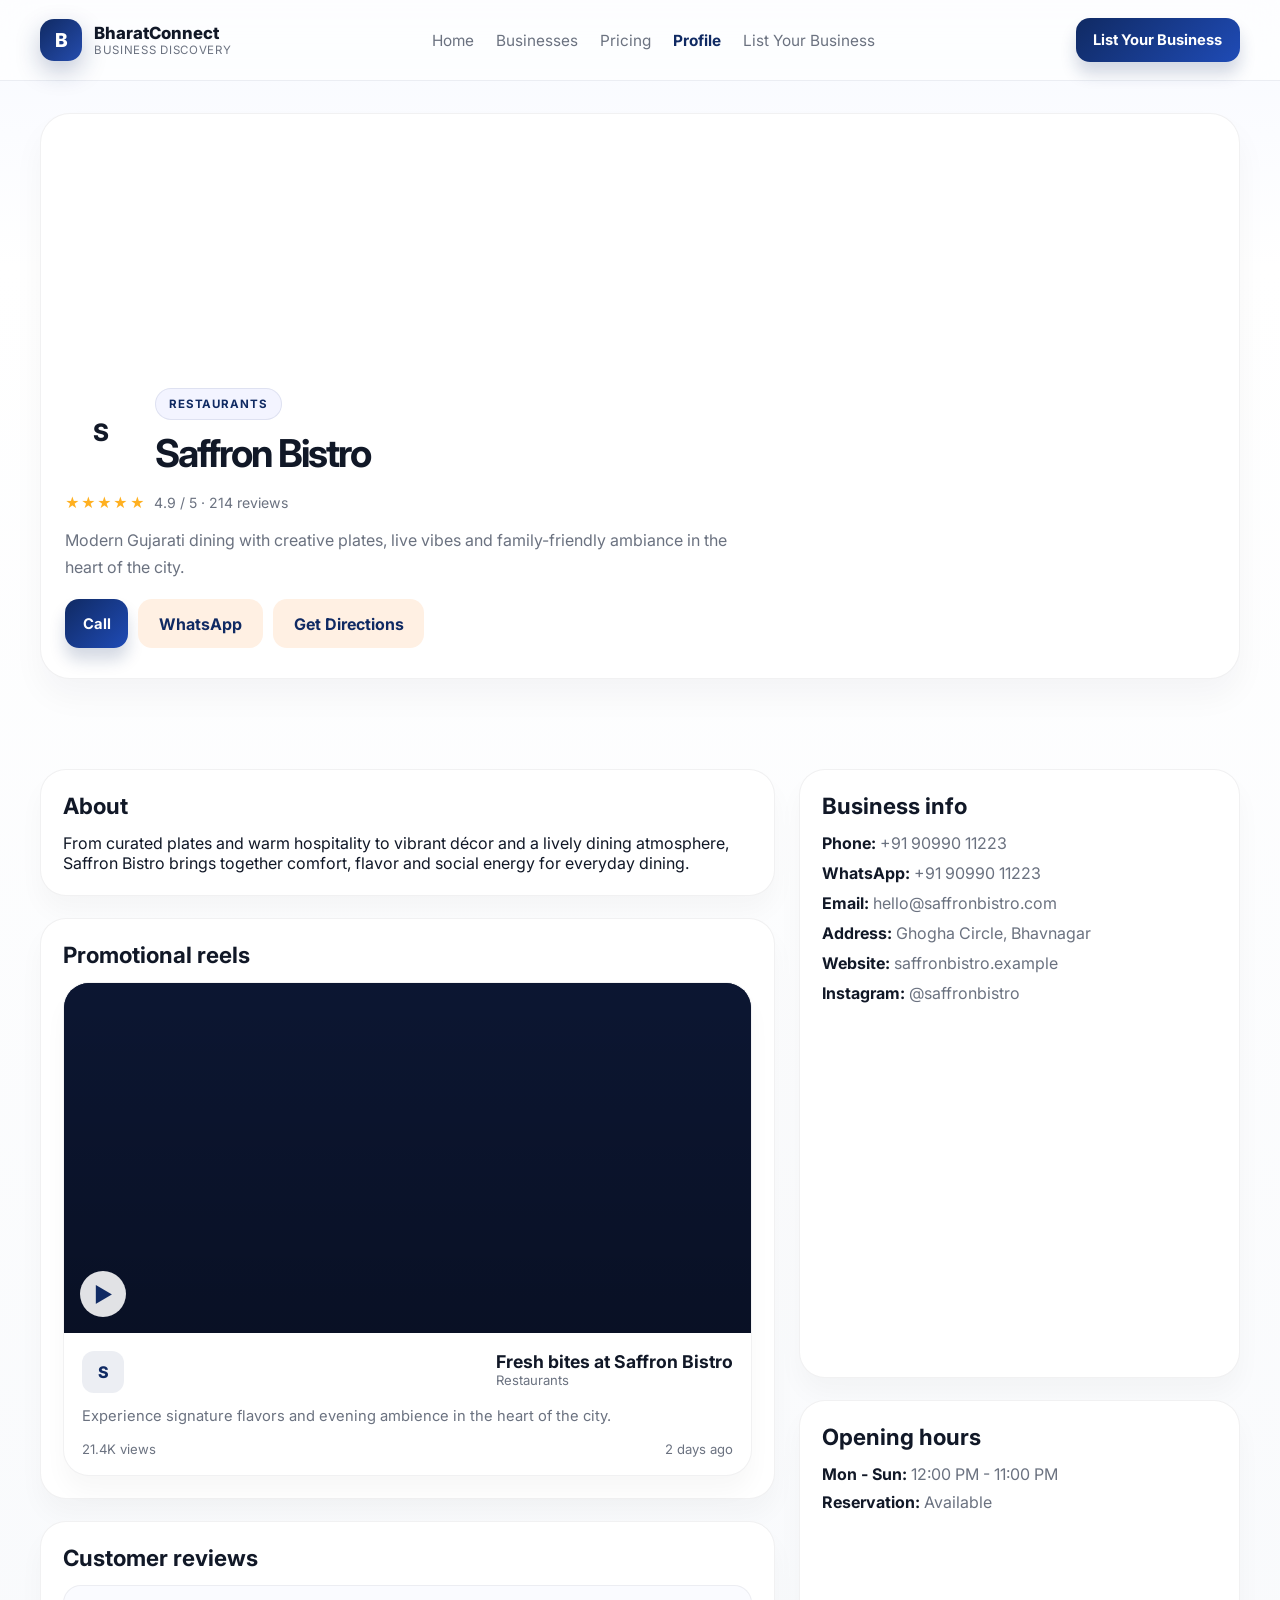
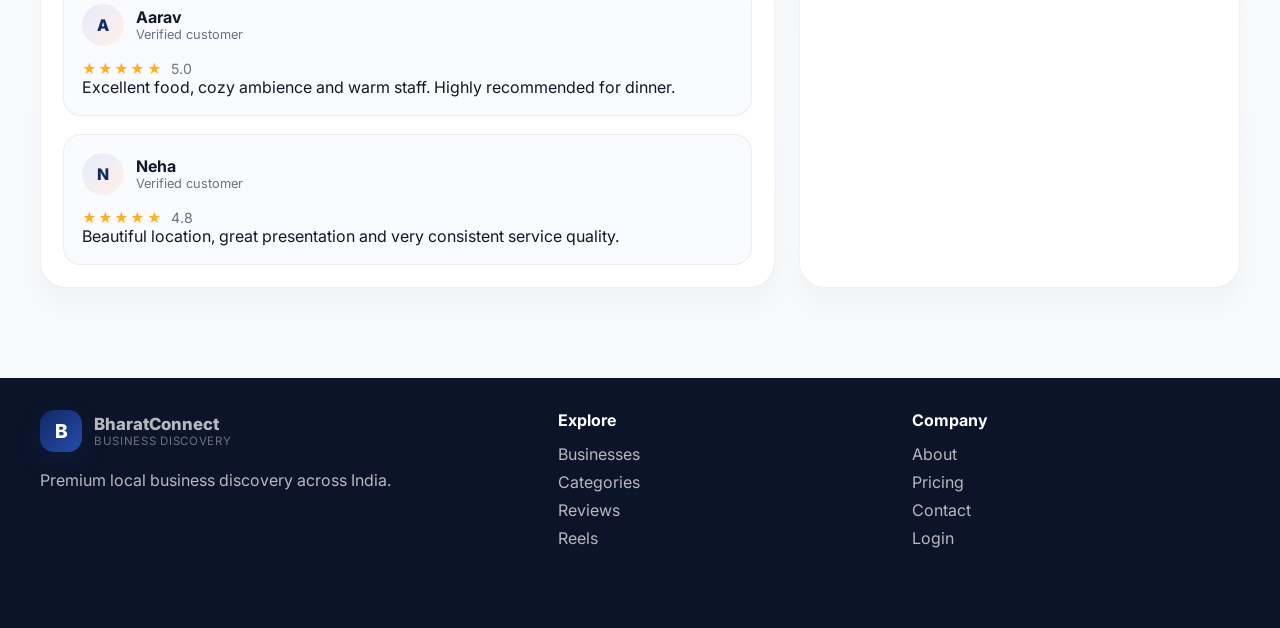
==== business-profile.html @ e540536a "all code added" ====
<!DOCTYPE html>
<html lang="en">
  <head>
    <meta charset="UTF-8" />
    <meta name="viewport" content="width=device-width, initial-scale=1.0" />
    <title>Saffron Bistro | BharatConnect</title>
    <meta name="description" content="View business profile, reviews, reels and contact details for Saffron Bistro." />
    <link rel="preconnect" href="https://fonts.googleapis.com" />
    <link rel="preconnect" href="https://fonts.gstatic.com" crossorigin />
    <link href="https://fonts.googleapis.com/css2?family=Inter:wght@400;500;600;700;800;900&display=swap" rel="stylesheet" />
    <link rel="stylesheet" href="styles.css" />
  </head>
  <body>
    <header class="site-header">
      <div class="container nav-shell">
        <div class="brand-wrap">
          <div class="brand-mark">B</div>
          <div class="brand-text">
            <span class="brand-name">BharatConnect</span>
            <span class="brand-tag">Business discovery</span>
          </div>
        </div>
        <nav class="desktop-nav" aria-label="Main navigation">
          <a href="index.html">Home</a>
          <a href="businesses.html">Businesses</a>
          <a href="pricing.html">Pricing</a>
          <a href="business-profile.html" class="active">Profile</a>
          <a href="list-your-business.html">List Your Business</a>
        </nav>
        <div class="nav-actions">
          <button class="primary-btn small">List Your Business</button>
        </div>
      </div>
    </header>

    <main>
      <section class="business-profile-hero">
        <div class="container profile-hero-shell">
          <div class="profile-cover" style="background-image:url('https://images.unsplash.com/photo-1544025162-d76694265947?auto=format&fit=crop&w=1200&q=80');"></div>
          <div class="profile-summary">
            <div class="profile-badge-row">
              <div class="logo-badge large">S</div>
              <div>
                <span class="eyebrow">Restaurants</span>
                <h1>Saffron Bistro</h1>
              </div>
            </div>
            <div class="rating-line">
              <span class="star-fill">★★★★★</span>
              <span>4.9 / 5 · 214 reviews</span>
            </div>
            <p>Modern Gujarati dining with creative plates, live vibes and family-friendly ambiance in the heart of the city.</p>
            <div class="inline-actions">
              <button class="primary-btn small">Call</button>
              <button class="secondary-btn">WhatsApp</button>
              <button class="secondary-btn">Get Directions</button>
            </div>
          </div>
        </div>
      </section>

      <section class="section-spacing">
        <div class="container profile-grid">
          <div class="profile-main">
            <div class="profile-card">
              <h3>About</h3>
              <p>From curated plates and warm hospitality to vibrant décor and a lively dining atmosphere, Saffron Bistro brings together comfort, flavor and social energy for everyday dining.</p>
            </div>

            <div class="profile-card">
              <h3>Promotional reels</h3>
              <div class="reel-grid single-column">
                <article class="reel-card">
                  <div class="reel-thumb">
                    <video class="reel-video" muted loop autoplay playsinline preload="metadata" poster="https://images.unsplash.com/photo-1544025162-d76694265947?auto=format&fit=crop&w=1200&q=80">
                      <source src="https://interactive-examples.mdn.mozilla.net/media/cc0-videos/flower.mp4" type="video/mp4" />
                    </video>
                    <div class="video-overlay"></div>
                    <div class="play-pill">▶</div>
                  </div>
                  <div class="reel-content">
                    <div class="reel-header">
                      <div class="reel-logo">S</div>
                      <div>
                        <div class="reel-title">Fresh bites at Saffron Bistro</div>
                        <div class="reel-meta">Restaurants</div>
                      </div>
                    </div>
                    <div class="reel-caption">Experience signature flavors and evening ambience in the heart of the city.</div>
                    <div class="reel-footer">
                      <span>21.4K views</span>
                      <span>2 days ago</span>
                    </div>
                  </div>
                </article>
              </div>
            </div>

            <div class="profile-card">
              <h3>Customer reviews</h3>
              <div class="review-stack">
                <div class="review-item">
                  <div class="review-user">
                    <div class="avatar">A</div>
                    <div>
                      <strong>Aarav</strong>
                      <span>Verified customer</span>
                    </div>
                  </div>
                  <div class="rating-line"><span class="star-fill">★★★★★</span><span>5.0</span></div>
                  <p>Excellent food, cozy ambience and warm staff. Highly recommended for dinner.</p>
                </div>
                <div class="review-item">
                  <div class="review-user">
                    <div class="avatar">N</div>
                    <div>
                      <strong>Neha</strong>
                      <span>Verified customer</span>
                    </div>
                  </div>
                  <div class="rating-line"><span class="star-fill">★★★★★</span><span>4.8</span></div>
                  <p>Beautiful location, great presentation and very consistent service quality.</p>
                </div>
              </div>
            </div>
          </div>

          <aside class="profile-sidebar">
            <div class="profile-card">
              <h3>Business info</h3>
              <ul class="info-list">
                <li><strong>Phone:</strong> +91 90990 11223</li>
                <li><strong>WhatsApp:</strong> +91 90990 11223</li>
                <li><strong>Email:</strong> hello@saffronbistro.com</li>
                <li><strong>Address:</strong> Ghogha Circle, Bhavnagar</li>
                <li><strong>Website:</strong> saffronbistro.example</li>
                <li><strong>Instagram:</strong> @saffronbistro</li>
              </ul>
            </div>

            <div class="profile-card">
              <h3>Opening hours</h3>
              <ul class="info-list compact">
                <li><strong>Mon - Sun:</strong> 12:00 PM - 11:00 PM</li>
                <li><strong>Reservation:</strong> Available</li>
              </ul>
            </div>
          </aside>
        </div>
      </section>
    </main>

    <footer class="site-footer">
      <div class="container footer-inner">
        <div>
          <div class="brand-wrap footer-brand">
            <div class="brand-mark">B</div>
            <div class="brand-text">
              <span class="brand-name">BharatConnect</span>
              <span class="brand-tag">Business discovery</span>
            </div>
          </div>
          <p>Premium local business discovery across India.</p>
        </div>
        <div>
          <h4>Explore</h4>
          <ul>
            <li>Businesses</li>
            <li>Categories</li>
            <li>Reviews</li>
            <li>Reels</li>
          </ul>
        </div>
        <div>
          <h4>Company</h4>
          <ul>
            <li>About</li>
            <li>Pricing</li>
            <li>Contact</li>
            <li>Login</li>
          </ul>
        </div>
      </div>
    </footer>

    <script src="script.js"></script>
  </body>
</html>
---- styles.css ----
:root {
  --bg: #f5f7fb;
  --surface: #ffffff;
  --surface-alt: #eef3ff;
  --primary: #102a63;
  --primary-strong: #0b1f49;
  --accent: #ff7a1a;
  --accent-soft: #fff0e3;
  --text: #111827;
  --muted: #6b7280;
  --line: rgba(17, 24, 39, 0.08);
  --success: #1eb980;
  --warning: #ffb020;
  --shadow: 0 18px 50px rgba(15, 23, 42, 0.08);
  --radius: 22px;
  --radius-sm: 14px;
  --container: 1200px;
}

* {
  box-sizing: border-box;
  margin: 0;
  padding: 0;
}

html {
  scroll-behavior: smooth;
}

body {
  font-family: "Inter", sans-serif;
  background: linear-gradient(180deg, #f7f9ff 0%, #ffffff 12%, #f6f8fb 100%);
  color: var(--text);
}

a {
  color: inherit;
  text-decoration: none;
}

button,
input,
select {
  font: inherit;
}

img {
  max-width: 100%;
  display: block;
}

.container {
  width: min(var(--container), calc(100% - 32px));
  margin: 0 auto;
}

.section-spacing {
  padding: 90px 0;
}

.site-header {
  position: sticky;
  top: 0;
  z-index: 30;
  backdrop-filter: blur(18px);
  background: rgba(255, 255, 255, 0.7);
  border-bottom: 1px solid rgba(16, 42, 99, 0.08);
}

.nav-shell {
  display: flex;
  align-items: center;
  justify-content: space-between;
  min-height: 80px;
  gap: 20px;
}

.brand-wrap {
  display: flex;
  align-items: center;
  gap: 12px;
}

.brand-mark {
  width: 42px;
  height: 42px;
  border-radius: 14px;
  display: grid;
  place-items: center;
  background: linear-gradient(135deg, var(--primary), #254cad);
  color: white;
  font-weight: 800;
  font-size: 1.2rem;
  box-shadow: 0 10px 24px rgba(16, 42, 99, 0.25);
}

.brand-text {
  display: flex;
  flex-direction: column;
}

.brand-name {
  font-weight: 800;
  font-size: 1.05rem;
}

.brand-tag {
  color: var(--muted);
  font-size: 0.72rem;
  letter-spacing: 0.06em;
  text-transform: uppercase;
}

.desktop-nav {
  display: flex;
  align-items: center;
  gap: 22px;
  font-size: 0.96rem;
  color: var(--muted);
}

.desktop-nav a {
  transition: color 0.25s ease;
}

.desktop-nav a:hover {
  color: var(--primary);
}

.nav-actions {
  display: flex;
  align-items: center;
  gap: 12px;
}

.primary-btn,
.secondary-btn,
.ghost-btn,
.tag-btn,
.floating-action {
  border: none;
  cursor: pointer;
  transition: transform 0.2s ease, box-shadow 0.25s ease, background 0.2s ease;
}

.primary-btn {
  background: linear-gradient(135deg, var(--primary), #1f4bb6);
  color: white;
  border-radius: 14px;
  padding: 0.9rem 1.3rem;
  font-weight: 700;
  box-shadow: 0 12px 16px rgba(16, 42, 99, 0.18);
}

.primary-btn.small {
  padding: 0.8rem 1.1rem;
  font-size: 0.92rem;
}

.secondary-btn {
  background: var(--accent-soft);
  color: var(--primary);
  border-radius: 14px;
  padding: 0.9rem 1.3rem;
  font-weight: 700;
}

.ghost-btn {
  width: 44px;
  height: 44px;
  border-radius: 12px;
  background: rgba(16, 42, 99, 0.06);
  color: var(--primary);
  font-size: 1.1rem;
}

.primary-btn:hover,
.secondary-btn:hover,
.ghost-btn:hover,
.tag-btn:hover,
.floating-action:hover {
  transform: translateY(-1px);
}

.hero {
  padding: 54px 0 32px;
  overflow: hidden;
}

.hero-inner {
  display: grid;
  grid-template-columns: 1.1fr 0.9fr;
  align-items: center;
  gap: 36px;
}

.eyebrow,
.section-kicker {
  display: inline-block;
  padding: 0.5rem 0.8rem;
  background: rgba(152, 165, 255, 0.12);
  border: 1px solid rgba(16, 42, 99, 0.09);
  border-radius: 999px;
  color: var(--primary);
  font-size: 0.72rem;
  font-weight: 700;
  letter-spacing: 0.08em;
  text-transform: uppercase;
}

.hero-copy h1 {
  margin-top: 20px;
  font-size: clamp(2.8rem, 4vw, 5rem);
  line-height: 0.98;
  letter-spacing: -0.06em;
  max-width: 620px;
}

.hero-copy p {
  color: var(--muted);
  font-size: 1.18rem;
  max-width: 560px;
  margin-top: 18px;
}

.search-box {
  margin-top: 30px;
  width: min(100%, 760px);
  display: flex;
  align-items: center;
  gap: 12px;
  background: rgba(255, 255, 255, 0.9);
  border: 1px solid rgba(17, 24, 39, 0.08);
  border-radius: 20px;
  padding: 0.7rem 0.7rem 0.7rem 1rem;
  box-shadow: var(--shadow);
  position: relative;
}

.search-box input {
  flex: 1;
  border: none;
  outline: none;
  background: transparent;
  font-size: 1rem;
  color: var(--text);
}

.search-box input::placeholder {
  color: rgba(17, 24, 39, 0.48);
}

.search-icon {
  font-size: 1.2rem;
}

.popular-searches {
  display: flex;
  flex-wrap: wrap;
  align-items: center;
  gap: 10px;
  margin-top: 18px;
  color: var(--muted);
  font-size: 0.9rem;
}

.tag-btn {
  padding: 0.55rem 0.8rem;
  border-radius: 999px;
  background: rgba(16, 42, 99, 0.05);
  color: var(--primary);
  font-weight: 600;
}

.search-suggestions {
  position: relative;
  z-index: 10;
  width: min(100%, 760px);
  margin-top: 14px;
  padding: 0 8px;
}

.suggestion-list {
  background: rgba(255, 255, 255, 0.96);
  border: 1px solid rgba(17, 24, 39, 0.06);
  border-radius: 18px;
  box-shadow: var(--shadow);
  overflow: hidden;
}

.suggestion-item {
  width: 100%;
  background: transparent;
  border: none;
  text-align: left;
  padding: 0.9rem 1rem;
  display: flex;
  justify-content: space-between;
  align-items: center;
  color: var(--text);
  cursor: pointer;
}

.suggestion-item + .suggestion-item {
  border-top: 1px solid rgba(17, 24, 39, 0.05);
}

.suggestion-item:hover {
  background: rgba(16, 42, 99, 0.03);
}

.hero-visual {
  display: flex;
  justify-content: center;
}

.visual-card {
  position: relative;
  width: min(100%, 520px);
  height: 500px;
  border-radius: 36px;
  background:
    linear-gradient(180deg, rgba(17, 24, 39, 0.14), rgba(17, 24, 39, 0.28)),
    url('https://images.unsplash.com/photo-1521017432531-fbd92d768814?auto=format&fit=crop&w=1200&q=80') center/cover no-repeat;
  box-shadow: 0 35px 80px rgba(16, 42, 99, 0.2);
  overflow: hidden;
}

.stack-one {
  position: relative;
}

.mini-card {
  position: absolute;
  background: rgba(255, 255, 255, 0.92);
  border: 1px solid rgba(17, 24, 39, 0.06);
  border-radius: 20px;
  box-shadow: 0 18px 30px rgba(17, 24, 39, 0.18);
  padding: 1rem 1.1rem;
}

.review-card {
  bottom: 38px;
  left: 30px;
  width: 230px;
}

.mini-head {
  display: flex;
  align-items: center;
  gap: 8px;
  margin-bottom: 0.8rem;
  color: var(--primary);
}

.online-status {
  width: 10px;
  height: 10px;
  border-radius: 50%;
  background: var(--success);
  box-shadow: 0 0 0 4px rgba(30, 185, 128, 0.12);
}

.mini-brand {
  font-weight: 800;
  font-size: 1.3rem;
  margin-bottom: 0.2rem;
}

.stars {
  color: #ffb020;
  letter-spacing: 0.18em;
  margin-bottom: 0.2rem;
}

.stats-card {
  right: 26px;
  top: 36px;
  width: 220px;
}

.stat-row {
  display: flex;
  justify-content: space-between;
  gap: 10px;
  padding: 0.7rem 0;
  border-bottom: 1px solid rgba(17, 24, 39, 0.05);
  color: var(--muted);
}

.stat-row:last-child {
  border-bottom: none;
}

.stat-row strong {
  color: var(--text);
}

.section-head {
  display: flex;
  justify-content: space-between;
  align-items: end;
  gap: 18px;
  margin-bottom: 30px;
}

.section-head h2 {
  margin-top: 12px;
  font-size: clamp(2rem, 3vw, 2.8rem);
  letter-spacing: -0.05em;
}

.text-link {
  color: var(--primary);
  font-weight: 700;
}

.category-grid,
.business-grid,
.area-grid,
.reel-grid,
.pricing-grid {
  display: grid;
  gap: 22px;
}

.category-grid {
  grid-template-columns: repeat(5, minmax(0, 1fr));
}

.category-card {
  background: linear-gradient(180deg, #ffffff, #f7f9ff);
  border: 1px solid rgba(17, 24, 39, 0.06);
  border-radius: 24px;
  overflow: hidden;
  min-height: 170px;
  padding: 18px;
  box-shadow: 0 16px 30px rgba(17, 24, 39, 0.03);
  cursor: pointer;
  text-align: left;
  transition: transform 0.2s ease, box-shadow 0.25s ease, border-color 0.2s ease;
}

.category-card:hover,
.business-card:hover,
.reel-card:hover {
  transform: translateY(-4px);
  box-shadow: 0 20px 36px rgba(16, 42, 99, 0.1);
  border-color: rgba(16, 42, 99, 0.12);
}

.category-thumb {
  width: 64px;
  height: 64px;
  display: grid;
  place-items: center;
  border-radius: 18px;
  background: rgba(255, 255, 255, 0.8);
  font-size: 1.6rem;
  font-weight: 800;
  letter-spacing: 0.04em;
  margin-bottom: 18px;
  color: var(--primary);
  box-shadow: inset 0 0 0 1px rgba(16, 42, 99, 0.05);
}

.category-card h3 {
  font-size: 1.15rem;
  margin-bottom: 8px;
}

.category-card p {
  color: var(--muted);
  font-size: 0.85rem;
}

.business-grid {
  grid-template-columns: repeat(4, minmax(0, 1fr));
}

.business-card {
  background: var(--surface);
  border-radius: 26px;
  overflow: hidden;
  border: 1px solid rgba(17, 24, 39, 0.06);
  box-shadow: 0 16px 26px rgba(17, 24, 39, 0.03);
  cursor: pointer;
  transition: transform 0.2s ease, box-shadow 0.25s ease;
}

.card-image {
  position: relative;
  height: 190px;
  background: #dfe9ff center/cover no-repeat;
}

.card-overlay {
  position: absolute;
  inset: 0;
  background: linear-gradient(180deg, rgba(0, 0, 0, 0.04), rgba(0, 0, 0, 0.32));
}

.badge-row {
  position: absolute;
  top: 14px;
  left: 14px;
  right: 14px;
  display: flex;
  justify-content: space-between;
  align-items: center;
  z-index: 1;
}

.badge {
  display: inline-flex;
  align-items: center;
  gap: 6px;
  padding: 0.38rem 0.7rem;
  border-radius: 999px;
  background: rgba(255, 255, 255, 0.9);
  color: var(--primary);
  font-size: 0.72rem;
  font-weight: 700;
}

.badge.featured {
  background: rgba(255, 122, 26, 0.12);
  color: #b85a00;
}

.card-identity {
  position: absolute;
  left: 18px;
  bottom: 18px;
  display: flex;
  align-items: center;
  gap: 12px;
  z-index: 1;
}

.logo-badge {
  width: 52px;
  height: 52px;
  border-radius: 16px;
  display: grid;
  place-items: center;
  background: rgba(255, 255, 255, 0.9);
  font-weight: 800;
}

.business-meta {
  padding: 18px 18px 22px;
}

.business-meta h3 {
  font-size: 1.2rem;
  margin-bottom: 6px;
}

.meta-row {
  display: flex;
  justify-content: space-between;
  align-items: center;
  gap: 10px;
  color: var(--muted);
  font-size: 0.86rem;
}

.business-category {
  color: var(--primary);
  font-weight: 700;
}

.rating-line {
  display: flex;
  align-items: center;
  gap: 8px;
  margin-top: 14px;
  color: var(--muted);
  font-size: 0.88rem;
}

.star-fill {
  color: #ffb020;
  letter-spacing: 0.08em;
}

.business-description {
  margin-top: 12px;
  color: var(--muted);
  line-height: 1.6;
}

.card-actions {
  display: flex;
  justify-content: space-between;
  align-items: center;
  margin-top: 18px;
}

.card-actions .primary-btn {
  padding: 0.72rem 1rem;
  font-size: 0.82rem;
}

.area-grid {
  grid-template-columns: repeat(4, minmax(0, 1fr));
}

.area-card {
  background: linear-gradient(180deg, #ffffff, #eef3ff);
  border: 1px solid rgba(17, 24, 39, 0.06);
  border-radius: 24px;
  padding: 1.2rem 1.1rem;
  min-height: 120px;
  display: flex;
  flex-direction: column;
  justify-content: space-between;
}

.area-card strong {
  font-size: 1.2rem;
}

.area-card span {
  color: var(--muted);
  font-size: 0.9rem;
}

.reel-grid {
  grid-template-columns: repeat(3, minmax(0, 1fr));
}

.reel-card {
  background: var(--surface);
  border: 1px solid rgba(17, 24, 39, 0.06);
  border-radius: 26px;
  overflow: hidden;
  box-shadow: 0 16px 22px rgba(17, 24, 39, 0.03);
}

.reel-thumb {
  position: relative;
  height: 350px;
  background: #0d1836;
  overflow: hidden;
}

.reel-video {
  position: absolute;
  inset: 0;
  width: 100%;
  height: 100%;
  object-fit: cover;
  display: block;
  background: #0d1836;
}

.video-overlay {
  position: absolute;
  inset: 0;
  background: linear-gradient(180deg, rgba(0, 0, 0, 0.08), rgba(0, 0, 0, 0.32));
}

.play-pill {
  position: absolute;
  left: 16px;
  bottom: 16px;
  width: 46px;
  height: 46px;
  border-radius: 50%;
  display: grid;
  place-items: center;
  background: rgba(255, 255, 255, 0.88);
  color: var(--primary);
  font-size: 1.3rem;
  z-index: 1;
}

.reel-content {
  padding: 18px;
}

.reel-header {
  display: flex;
  justify-content: space-between;
  gap: 12px;
  margin-bottom: 12px;
}

.reel-logo {
  width: 42px;
  height: 42px;
  display: grid;
  place-items: center;
  border-radius: 12px;
  background: rgba(16, 42, 99, 0.08);
  font-weight: 800;
  color: var(--primary);
}

.reel-title {
  font-size: 1.1rem;
  font-weight: 700;
}

.reel-meta {
  color: var(--muted);
  font-size: 0.82rem;
}

.reel-caption {
  color: var(--muted);
  line-height: 1.6;
  font-size: 0.92rem;
  margin: 12px 0;
}

.reel-footer {
  display: flex;
  justify-content: space-between;
  align-items: center;
  color: var(--muted);
  font-size: 0.82rem;
}

.directory-head {
  margin-bottom: 20px;
}

.filters-panel {
  display: grid;
  grid-template-columns: repeat(4, minmax(0, 1fr));
  gap: 12px;
  margin-bottom: 18px;
}

.filters-panel select {
  width: 100%;
  border: 1px solid rgba(17, 24, 39, 0.08);
  background: rgba(255, 255, 255, 0.8);
  padding: 0.9rem 1rem;
  border-radius: 14px;
  color: var(--text);
}

.filter-toggle-row {
  display: flex;
  flex-wrap: wrap;
  align-items: center;
  gap: 18px;
  margin-bottom: 24px;
  color: var(--muted);
  font-size: 0.92rem;
}

.filter-toggle-row label {
  display: inline-flex;
  align-items: center;
  gap: 8px;
}

.directory-grid {
  align-items: start;
}

.empty-state {
  grid-column: 1 / -1;
  background: rgba(255, 255, 255, 0.9);
  border: 1px solid rgba(17, 24, 39, 0.06);
  border-radius: 24px;
  padding: 36px 20px;
  text-align: center;
  color: var(--muted);
  box-shadow: 0 16px 28px rgba(17, 24, 39, 0.03);
}

.empty-state h3 {
  color: var(--text);
  margin-bottom: 10px;
}

.pricing-grid {
  grid-template-columns: repeat(3, minmax(0, 1fr));
}

.pricing-card {
  background: var(--surface);
  border: 1px solid rgba(17, 24, 39, 0.06);
  border-radius: 26px;
  padding: 24px 22px;
  box-shadow: 0 18px 26px rgba(17, 24, 39, 0.03);
}

.pricing-card.featured-plan {
  background: linear-gradient(180deg, #102a63, #1d3f8b);
  color: white;
}

.plan-name {
  font-weight: 800;
  font-size: 1.1rem;
}

.plan-price {
  font-size: 2.5rem;
  letter-spacing: -0.06em;
  margin: 18px 0 10px;
  font-weight: 900;
}

.plan-price span {
  font-size: 0.85rem;
  color: inherit;
  opacity: 0.8;
}

.plan-list {
  list-style: none;
  margin: 20px 0 22px;
  display: grid;
  gap: 9px;
  color: inherit;
}

.plan-list li::before {
  content: "✓";
  margin-right: 10px;
  color: var(--success);
  font-weight: 700;
}

.pricing-card.featured-plan .plan-list li::before {
  color: #8ae7b8;
}

.cta-section {
  padding-top: 0;
}

.cta-shell {
  display: flex;
  justify-content: space-between;
  align-items: center;
  gap: 22px;
  background: linear-gradient(135deg, var(--primary), #2347ae);
  color: white;
  border-radius: 28px;
  padding: 30px 28px;
  box-shadow: 0 24px 52px rgba(16, 42, 99, 0.22);
}

.cta-shell .section-kicker {
  background: rgba(255, 255, 255, 0.12);
  color: white;
  border-color: rgba(255, 255, 255, 0.15);
}

.cta-shell h2 {
  margin-top: 14px;
  font-size: clamp(2rem, 3vw, 3rem);
  letter-spacing: -0.05em;
}

.cta-actions {
  display: flex;
  gap: 12px;
  flex-wrap: wrap;
}

.site-footer {
  padding: 32px 0 80px;
  background: #0c1429;
  color: rgba(255, 255, 255, 0.7);
}

.footer-inner {
  display: grid;
  grid-template-columns: 1.5fr 1fr 1fr;
  gap: 26px;
}

.footer-brand {
  margin-bottom: 18px;
}

.site-footer h4 {
  margin-bottom: 14px;
  color: white;
}

.site-footer ul {
  list-style: none;
  display: grid;
  gap: 8px;
}

.modal {
  position: fixed;
  inset: 0;
  display: grid;
  place-items: center;
  z-index: 50;
}

.modal.hidden {
  display: none;
}

.modal-backdrop {
  position: absolute;
  inset: 0;
  background: rgba(15, 23, 42, 0.52);
}

.modal-card {
  position: relative;
  z-index: 1;
  width: min(900px, calc(100% - 24px));
  max-height: 90vh;
  overflow: auto;
  background: white;
  border-radius: 28px;
  box-shadow: 0 36px 64px rgba(15, 23, 42, 0.3);
  padding: 20px;
}

.modal-close {
  position: sticky;
  top: 0;
  left: 100%;
  margin-left: auto;
  width: 38px;
  height: 38px;
  border-radius: 50%;
  border: none;
  background: rgba(17, 24, 39, 0.06);
  font-size: 1.5rem;
  cursor: pointer;
}

.modal-layout {
  display: grid;
  grid-template-columns: 1.1fr 0.9fr;
  gap: 22px;
}

.modal-cover {
  height: 220px;
  border-radius: 22px;
  background: #dfe9ff center/cover no-repeat;
}

.modal-header {
  display: flex;
  align-items: center;
  justify-content: space-between;
  gap: 18px;
  margin-top: 18px;
}

.modal-header h3 {
  font-size: clamp(1.8rem, 2vw, 2.4rem);
  letter-spacing: -0.04em;
}

.modal-body {
  display: grid;
  gap: 18px;
  margin-top: 18px;
}

.info-list {
  list-style: none;
  display: grid;
  gap: 10px;
  color: var(--muted);
}

.info-list strong {
  color: var(--text);
}

.inline-actions {
  display: flex;
  gap: 10px;
  flex-wrap: wrap;
  margin-top: 18px;
}

.mini-stat-box {
  background: #f7f9ff;
  border: 1px solid rgba(17, 24, 39, 0.06);
  border-radius: 16px;
  padding: 16px;
}

.mini-stat-box strong {
  display: block;
  font-size: 1.4rem;
  margin-bottom: 4px;
}

.desktop-nav a.active {
  color: var(--primary);
  font-weight: 700;
}

.page-hero {
  padding: 80px 0 40px;
}

.page-hero-inner {
  text-align: center;
  max-width: 760px;
  margin: 0 auto;
}

.page-hero-inner h1 {
  font-size: clamp(2.4rem, 4vw, 4.2rem);
  letter-spacing: -0.06em;
  margin-top: 18px;
}

.page-hero-inner p {
  margin-top: 18px;
  color: var(--muted);
  font-size: 1.08rem;
}

.narrow {
  max-width: 680px;
}

.business-profile-hero {
  padding-top: 32px;
}

.profile-hero-shell {
  background: white;
  border: 1px solid rgba(17, 24, 39, 0.06);
  border-radius: 30px;
  overflow: hidden;
  box-shadow: 0 18px 32px rgba(15, 23, 42, 0.04);
}

.profile-cover {
  height: 250px;
  background-size: cover;
  background-position: center;
}

.profile-summary {
  padding: 24px 24px 30px;
}

.profile-badge-row {
  display: flex;
  align-items: center;
  gap: 18px;
  margin-bottom: 18px;
}

.logo-badge.large {
  width: 72px;
  height: 72px;
  font-size: 1.5rem;
  border-radius: 22px;
}

.profile-summary h1 {
  margin-top: 10px;
  font-size: clamp(2rem, 3vw, 3rem);
  letter-spacing: -0.05em;
}

.profile-summary p {
  color: var(--muted);
  line-height: 1.7;
  margin-top: 16px;
  max-width: 680px;
}

.profile-grid {
  display: grid;
  grid-template-columns: 1.5fr 0.9fr;
  gap: 24px;
}

.profile-main,
.profile-sidebar {
  display: grid;
  gap: 22px;
}

.profile-card {
  background: white;
  border: 1px solid rgba(17, 24, 39, 0.06);
  border-radius: 26px;
  padding: 22px;
  box-shadow: 0 16px 26px rgba(17, 24, 39, 0.03);
}

.profile-card h3 {
  margin-bottom: 14px;
  font-size: 1.4rem;
}

.single-column {
  grid-template-columns: 1fr;
}

.review-stack {
  display: grid;
  gap: 18px;
}

.review-item {
  border: 1px solid rgba(17, 24, 39, 0.06);
  border-radius: 18px;
  background: #fafbff;
  padding: 18px;
}

.review-user {
  display: flex;
  align-items: center;
  gap: 12px;
  margin-bottom: 10px;
}

.review-user span {
  display: block;
  color: var(--muted);
  font-size: 0.8rem;
}

.avatar {
  width: 42px;
  height: 42px;
  border-radius: 50%;
  display: grid;
  place-items: center;
  background: linear-gradient(135deg, #e6ebff, #fff0e6);
  color: var(--primary);
  font-weight: 800;
}

.info-list.compact {
  gap: 8px;
}

.form-shell {
  max-width: 1000px;
}

.form-card {
  background: white;
  border: 1px solid rgba(17, 24, 39, 0.06);
  border-radius: 28px;
  padding: 24px;
  box-shadow: 0 20px 30px rgba(17, 24, 39, 0.04);
}

.form-card h3 {
  margin-bottom: 22px;
  font-size: 1.8rem;
}

.form-grid {
  display: grid;
  grid-template-columns: repeat(2, minmax(0, 1fr));
  gap: 18px;
}

.field {
  display: grid;
  gap: 8px;
}

.field.wide {
  grid-column: 1 / -1;
}

.field label {
  font-weight: 600;
  color: var(--text);
}

.field input,
.field textarea,
.field select {
  width: 100%;
  border: 1px solid rgba(17, 24, 39, 0.08);
  border-radius: 14px;
  padding: 0.85rem 1rem;
  background: rgba(247, 249, 255, 0.8);
  color: var(--text);
}

.field textarea {
  resize: vertical;
  min-height: 120px;
}

.form-actions {
  display: flex;
  justify-content: flex-end;
  gap: 12px;
  margin-top: 24px;
}

@media (max-width: 1024px) {
  .category-grid {
    grid-template-columns: repeat(3, minmax(0, 1fr));
  }

  .business-grid {
    grid-template-columns: repeat(2, minmax(0, 1fr));
  }

  .reel-grid {
    grid-template-columns: repeat(2, minmax(0, 1fr));
  }

  .pricing-grid {
    grid-template-columns: 1fr;
  }

  .hero-inner,
  .modal-layout {
    grid-template-columns: 1fr;
  }
}

@media (max-width: 760px) {
  .desktop-nav {
    display: none;
  }

  .nav-shell {
    min-height: 72px;
  }

  .search-box {
    flex-wrap: wrap;
    padding: 0.8rem 0.8rem;
  }

  .search-box > button {
    width: 100%;
  }

  .section-spacing {
    padding: 72px 0;
  }

  .category-grid,
  .area-grid,
  .business-grid,
  .reel-grid,
  .filters-panel,
  .footer-inner,
  .profile-grid,
  .form-grid {
    grid-template-columns: 1fr;
  }

  .section-head,
  .cta-shell {
    display: grid;
    gap: 18px;
    align-items: start;
  }

  .brand-tag {
    display: none;
  }

  .cta-shell {
    padding: 22px 18px;
  }

  .nav-actions .ghost-btn {
    display: none;
  }
}
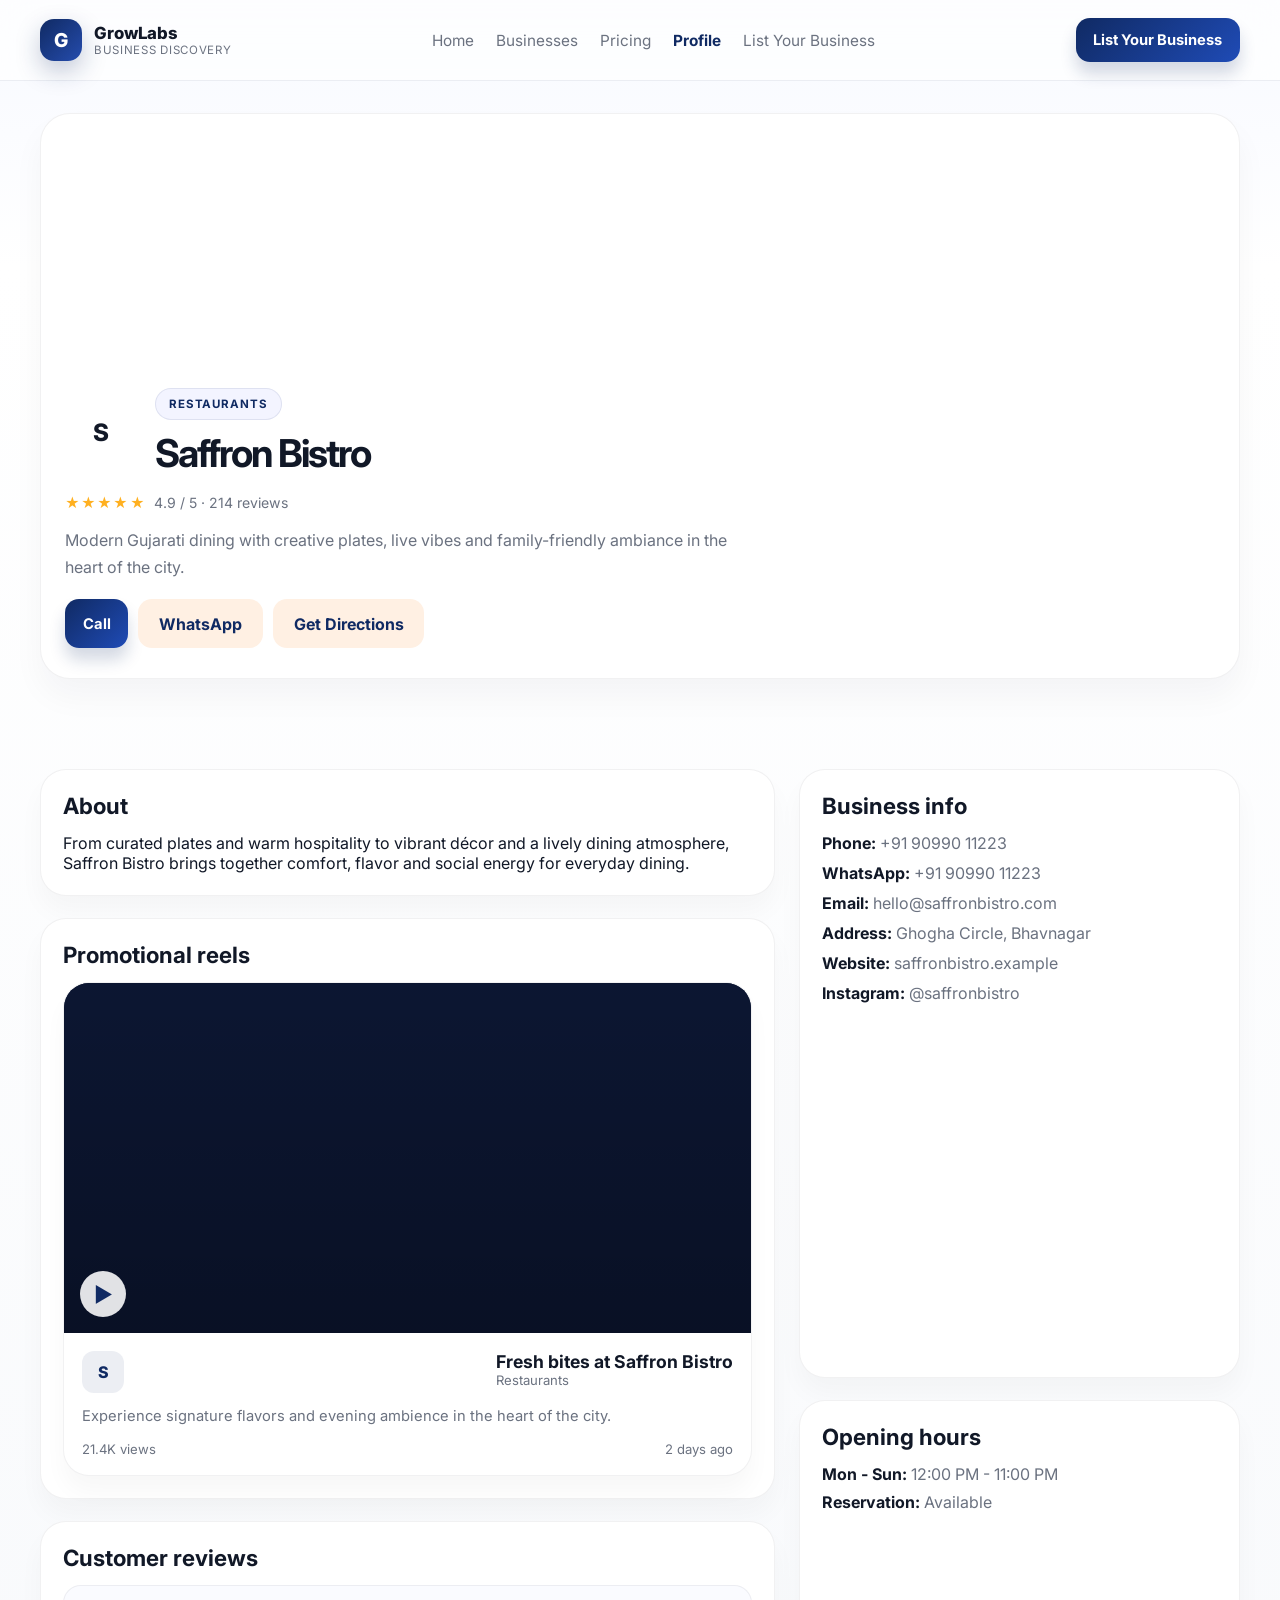
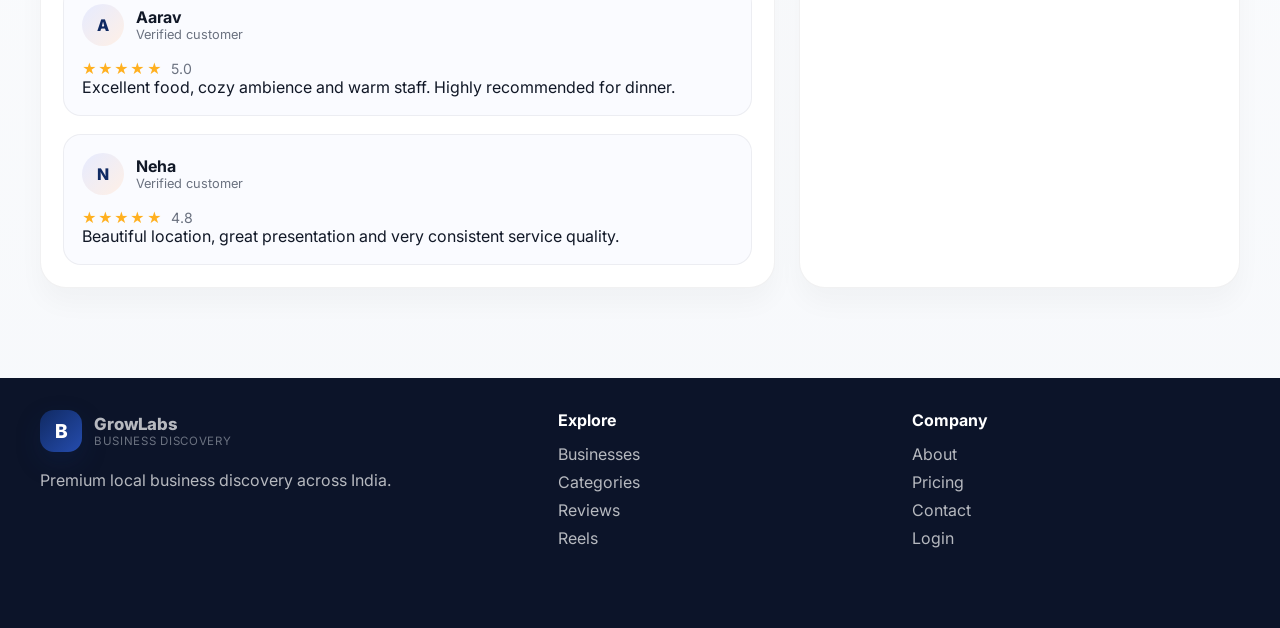
==== commit 77d9d6a3: "add to all code in github" ====
--- a/business-profile.html
+++ b/business-profile.html
@@ -3,7 +3,7 @@
   <head>
     <meta charset="UTF-8" />
     <meta name="viewport" content="width=device-width, initial-scale=1.0" />
-    <title>Saffron Bistro | BharatConnect</title>
+    <title>Saffron Bistro | GrowLabs</title>
     <meta name="description" content="View business profile, reviews, reels and contact details for Saffron Bistro." />
     <link rel="preconnect" href="https://fonts.googleapis.com" />
     <link rel="preconnect" href="https://fonts.gstatic.com" crossorigin />
@@ -14,9 +14,9 @@
     <header class="site-header">
       <div class="container nav-shell">
         <div class="brand-wrap">
-          <div class="brand-mark">B</div>
+          <div class="brand-mark">G</div>
           <div class="brand-text">
-            <span class="brand-name">BharatConnect</span>
+            <span class="brand-name">GrowLabs</span>
             <span class="brand-tag">Business discovery</span>
           </div>
         </div>
@@ -156,7 +156,7 @@
           <div class="brand-wrap footer-brand">
             <div class="brand-mark">B</div>
             <div class="brand-text">
-              <span class="brand-name">BharatConnect</span>
+              <span class="brand-name">GrowLabs</span>
               <span class="brand-tag">Business discovery</span>
             </div>
           </div>
--- a/styles.css
+++ b/styles.css
@@ -321,7 +321,7 @@
   border-radius: 36px;
   background:
     linear-gradient(180deg, rgba(17, 24, 39, 0.14), rgba(17, 24, 39, 0.28)),
-    url('https://images.unsplash.com/photo-1521017432531-fbd92d768814?auto=format&fit=crop&w=1200&q=80') center/cover no-repeat;
+    url('01.jpg') center/cover no-repeat;
   box-shadow: 0 35px 80px rgba(16, 42, 99, 0.2);
   overflow: hidden;
 }
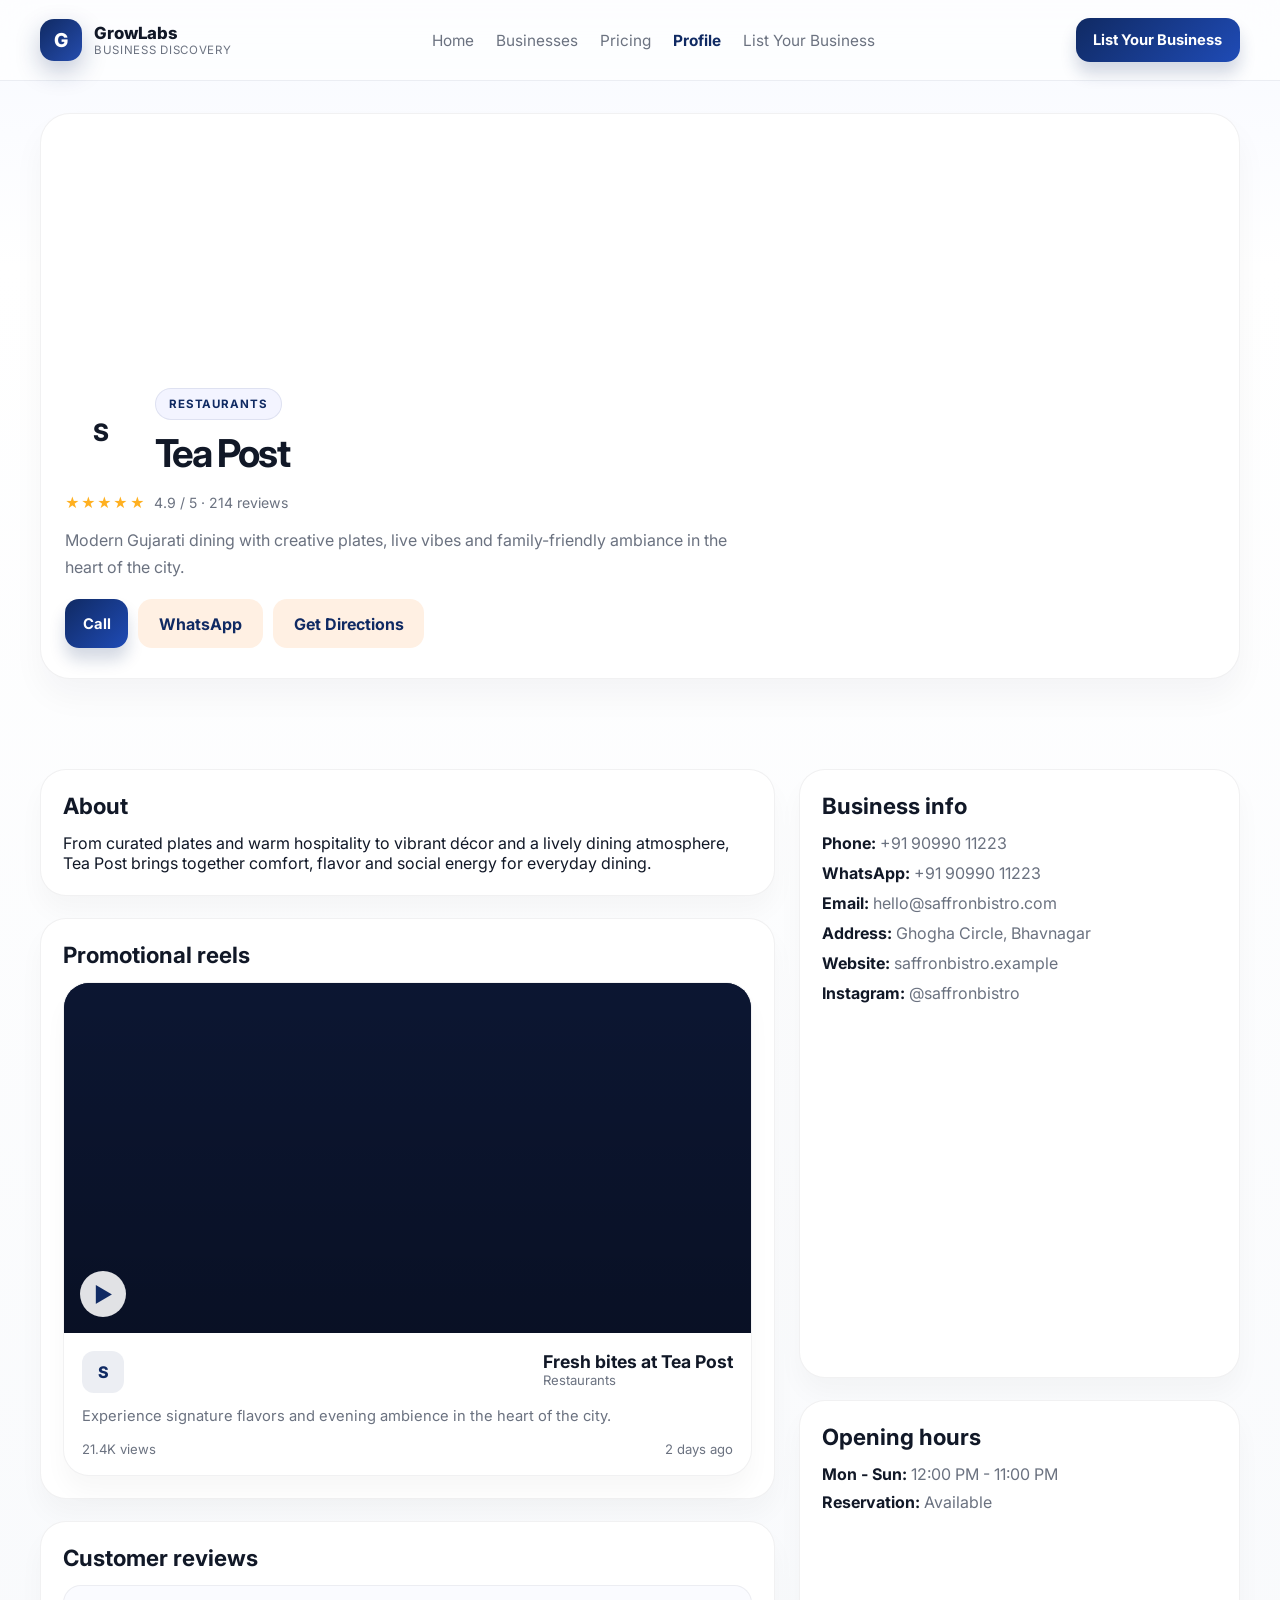
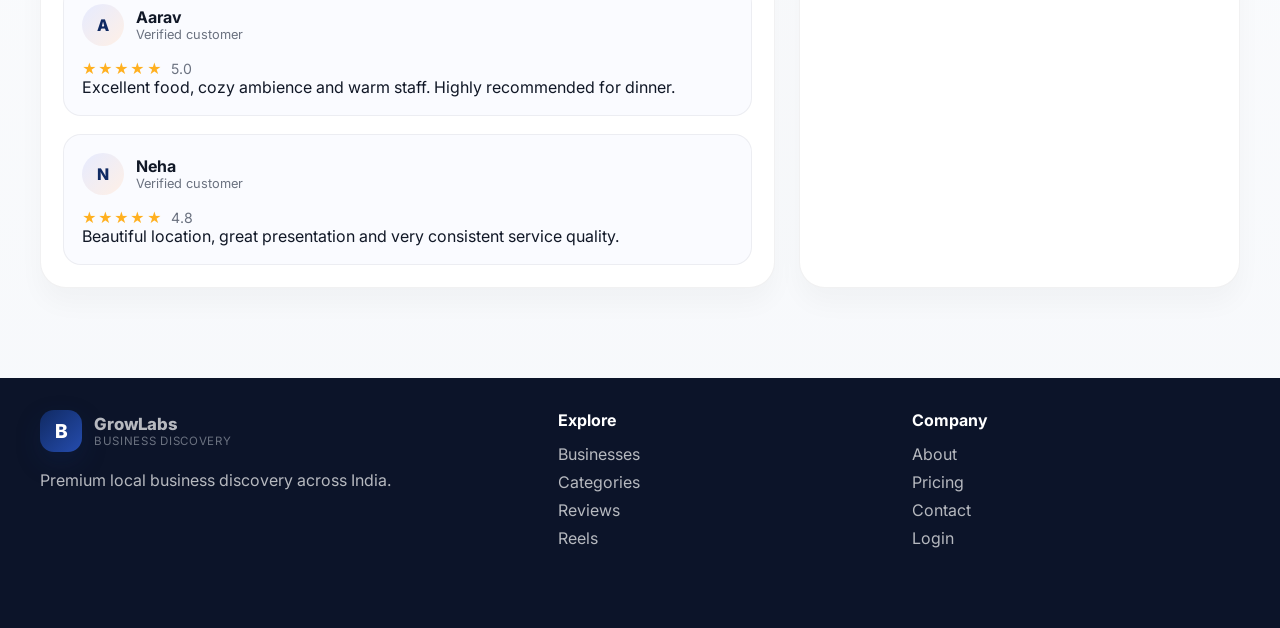
==== commit a0cbaffa: "added new code" ====
--- a/business-profile.html
+++ b/business-profile.html
@@ -3,8 +3,8 @@
   <head>
     <meta charset="UTF-8" />
     <meta name="viewport" content="width=device-width, initial-scale=1.0" />
-    <title>Saffron Bistro | GrowLabs</title>
-    <meta name="description" content="View business profile, reviews, reels and contact details for Saffron Bistro." />
+    <title>Tea Post | GrowLabs</title>
+    <meta name="description" content="View business profile, reviews, reels and contact details for Tea Post." />
     <link rel="preconnect" href="https://fonts.googleapis.com" />
     <link rel="preconnect" href="https://fonts.gstatic.com" crossorigin />
     <link href="https://fonts.googleapis.com/css2?family=Inter:wght@400;500;600;700;800;900&display=swap" rel="stylesheet" />
@@ -42,7 +42,7 @@
               <div class="logo-badge large">S</div>
               <div>
                 <span class="eyebrow">Restaurants</span>
-                <h1>Saffron Bistro</h1>
+                <h1>Tea Post</h1>
               </div>
             </div>
             <div class="rating-line">
@@ -64,7 +64,7 @@
           <div class="profile-main">
             <div class="profile-card">
               <h3>About</h3>
-              <p>From curated plates and warm hospitality to vibrant décor and a lively dining atmosphere, Saffron Bistro brings together comfort, flavor and social energy for everyday dining.</p>
+              <p>From curated plates and warm hospitality to vibrant décor and a lively dining atmosphere, Tea Post brings together comfort, flavor and social energy for everyday dining.</p>
             </div>
 
             <div class="profile-card">
@@ -82,7 +82,7 @@
                     <div class="reel-header">
                       <div class="reel-logo">S</div>
                       <div>
-                        <div class="reel-title">Fresh bites at Saffron Bistro</div>
+                        <div class="reel-title">Fresh bites at Tea Post</div>
                         <div class="reel-meta">Restaurants</div>
                       </div>
                     </div>
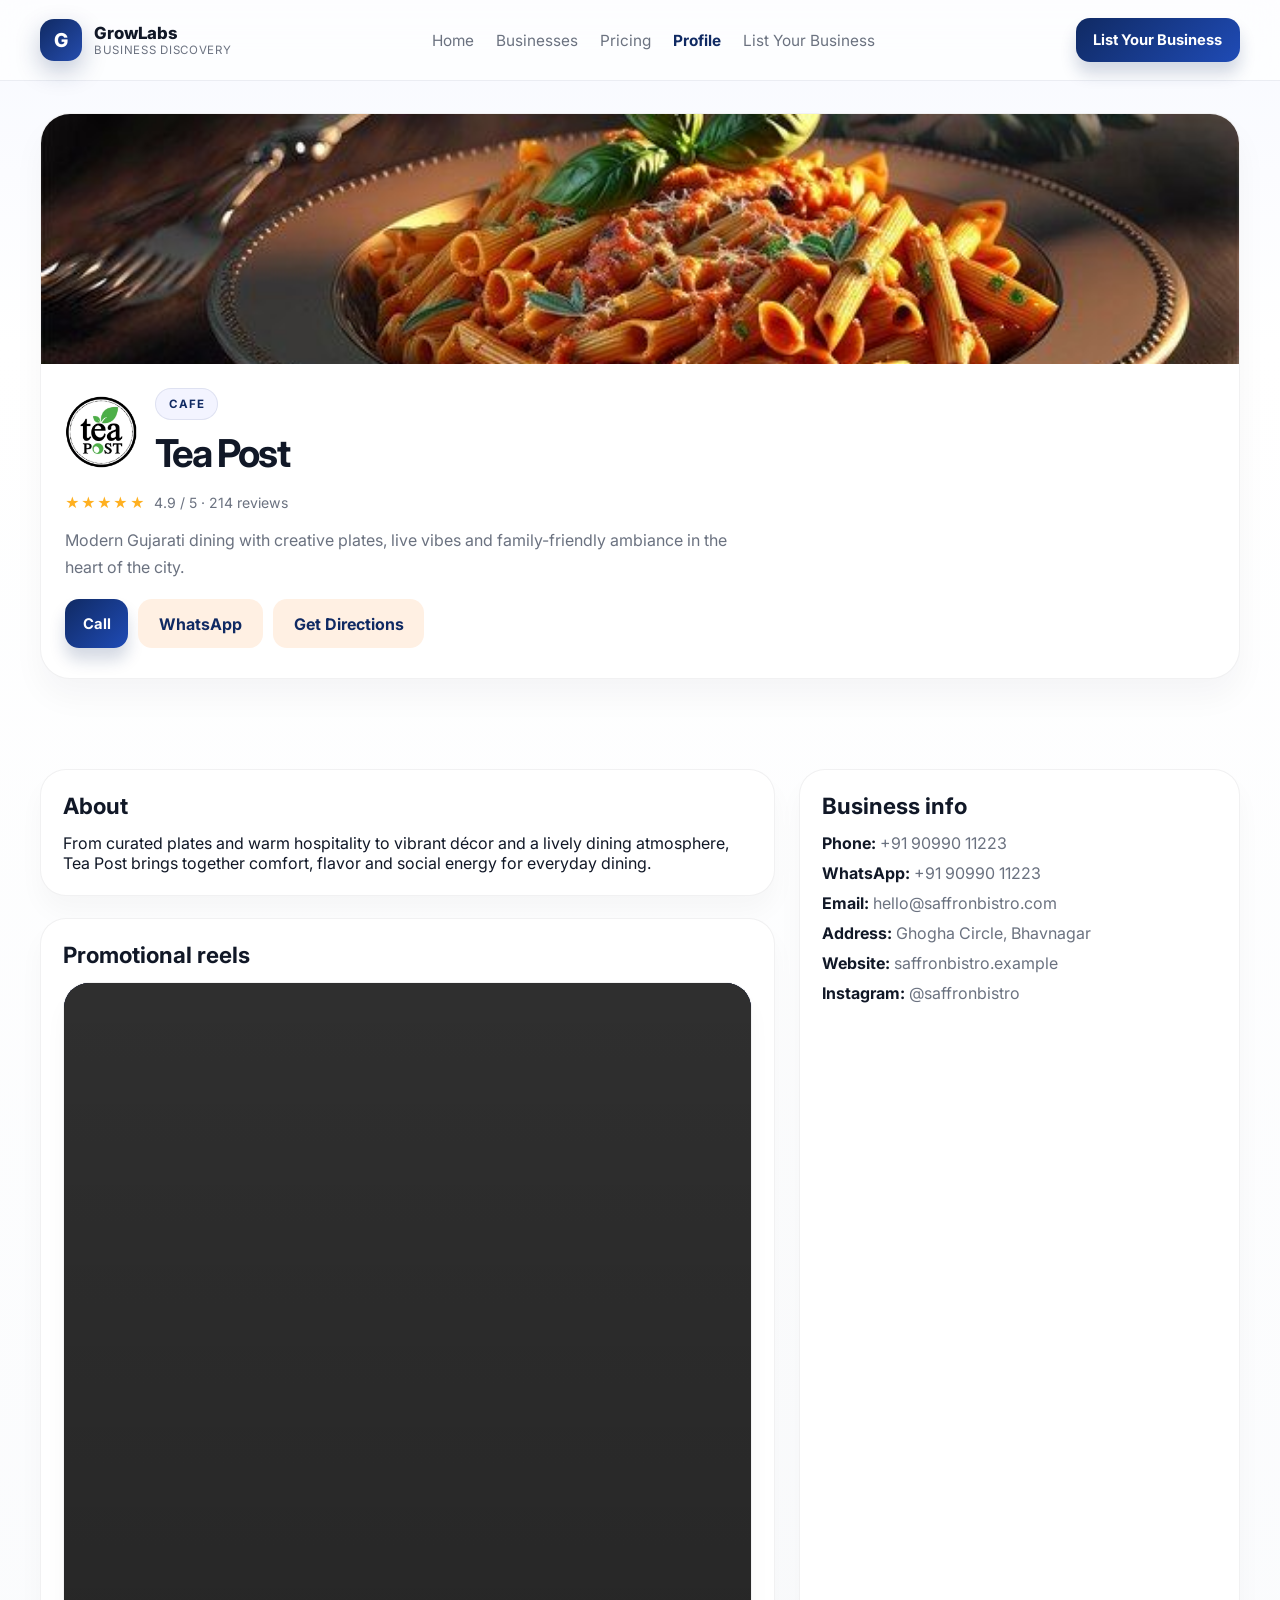
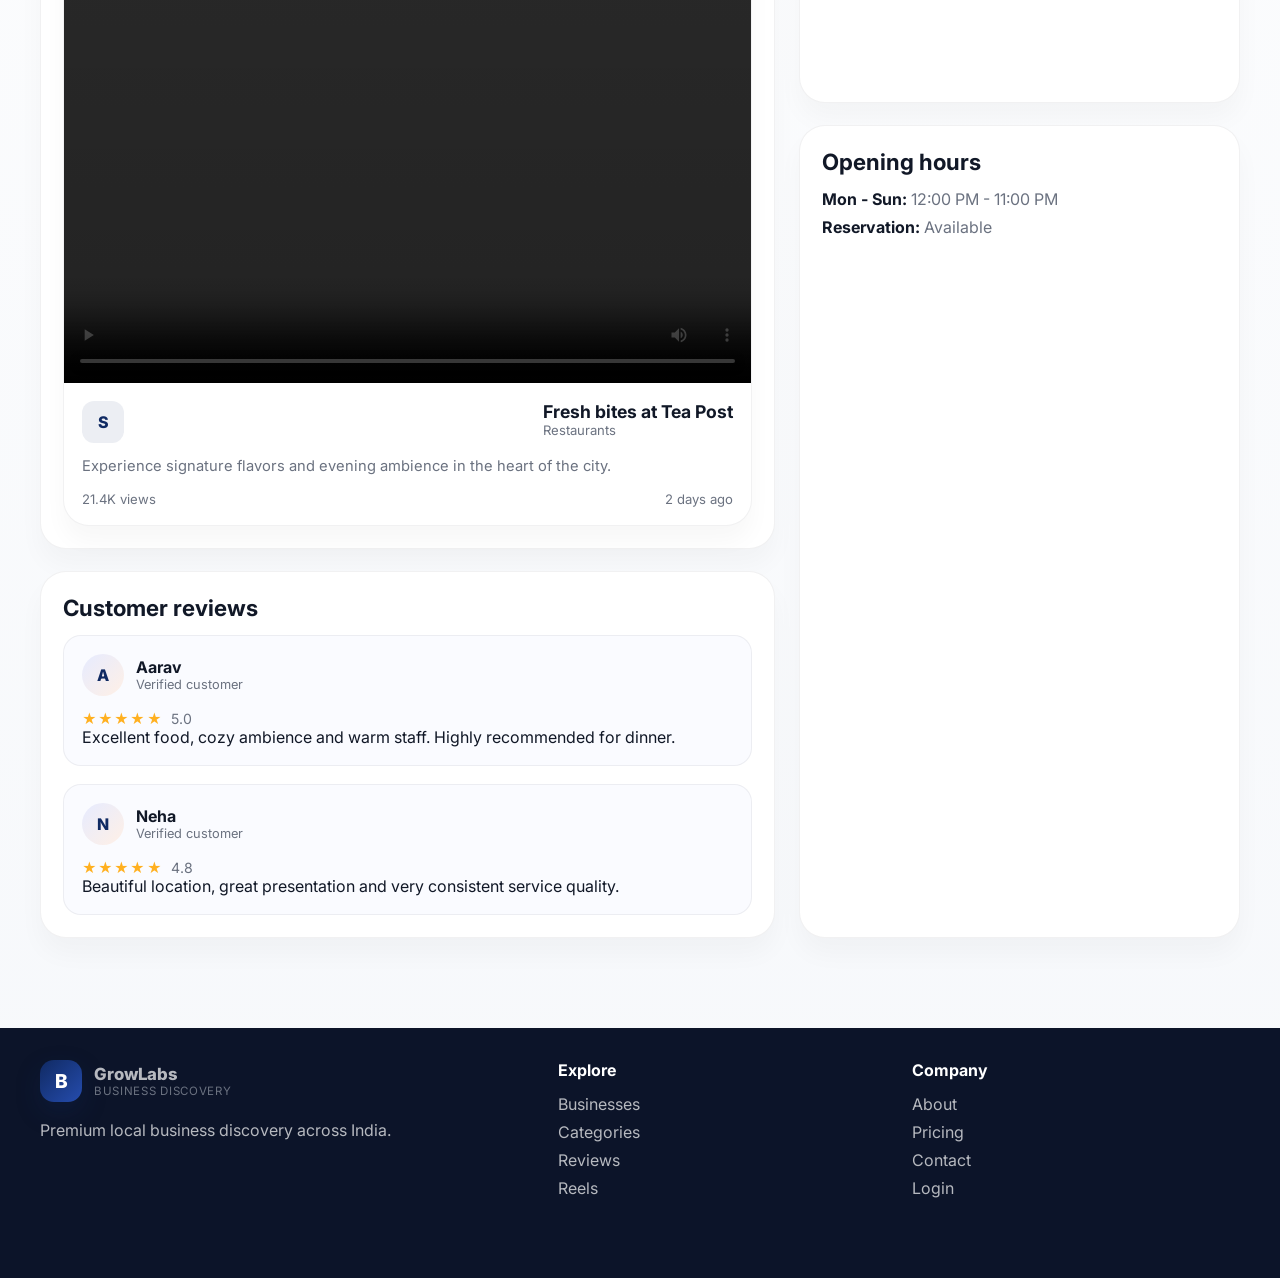
==== commit c15a68d2: "code added" ====
--- a/business-profile.html
+++ b/business-profile.html
@@ -36,12 +36,12 @@
     <main>
       <section class="business-profile-hero">
         <div class="container profile-hero-shell">
-          <div class="profile-cover" style="background-image:url('https://images.unsplash.com/photo-1544025162-d76694265947?auto=format&fit=crop&w=1200&q=80');"></div>
+          <div class="profile-cover" style="background-image:url('02.jpg');"></div>
           <div class="profile-summary">
             <div class="profile-badge-row">
-              <div class="logo-badge large">S</div>
+              <div class="logo-badge large"><img src="logo.png" alt="Tea Post Logo" /></div>
               <div>
-                <span class="eyebrow">Restaurants</span>
+                <span class="eyebrow">Cafe</span>
                 <h1>Tea Post</h1>
               </div>
             </div>
@@ -72,11 +72,10 @@
               <div class="reel-grid single-column">
                 <article class="reel-card">
                   <div class="reel-thumb">
-                    <video class="reel-video" muted loop autoplay playsinline preload="metadata" poster="https://images.unsplash.com/photo-1544025162-d76694265947?auto=format&fit=crop&w=1200&q=80">
-                      <source src="https://interactive-examples.mdn.mozilla.net/media/cc0-videos/flower.mp4" type="video/mp4" />
+                    <video class="reel-video" controls autoplay playsinline preload="metadata" poster="">
+                      <source src="0728.mp4" type="video/mp4" />
                     </video>
                     <div class="video-overlay"></div>
-                    <div class="play-pill">▶</div>
                   </div>
                   <div class="reel-content">
                     <div class="reel-header">
--- a/styles.css
+++ b/styles.css
@@ -641,7 +641,7 @@
 
 .reel-thumb {
   position: relative;
-  height: 350px;
+  height: 1000px;
   background: #0d1836;
   overflow: hidden;
 }
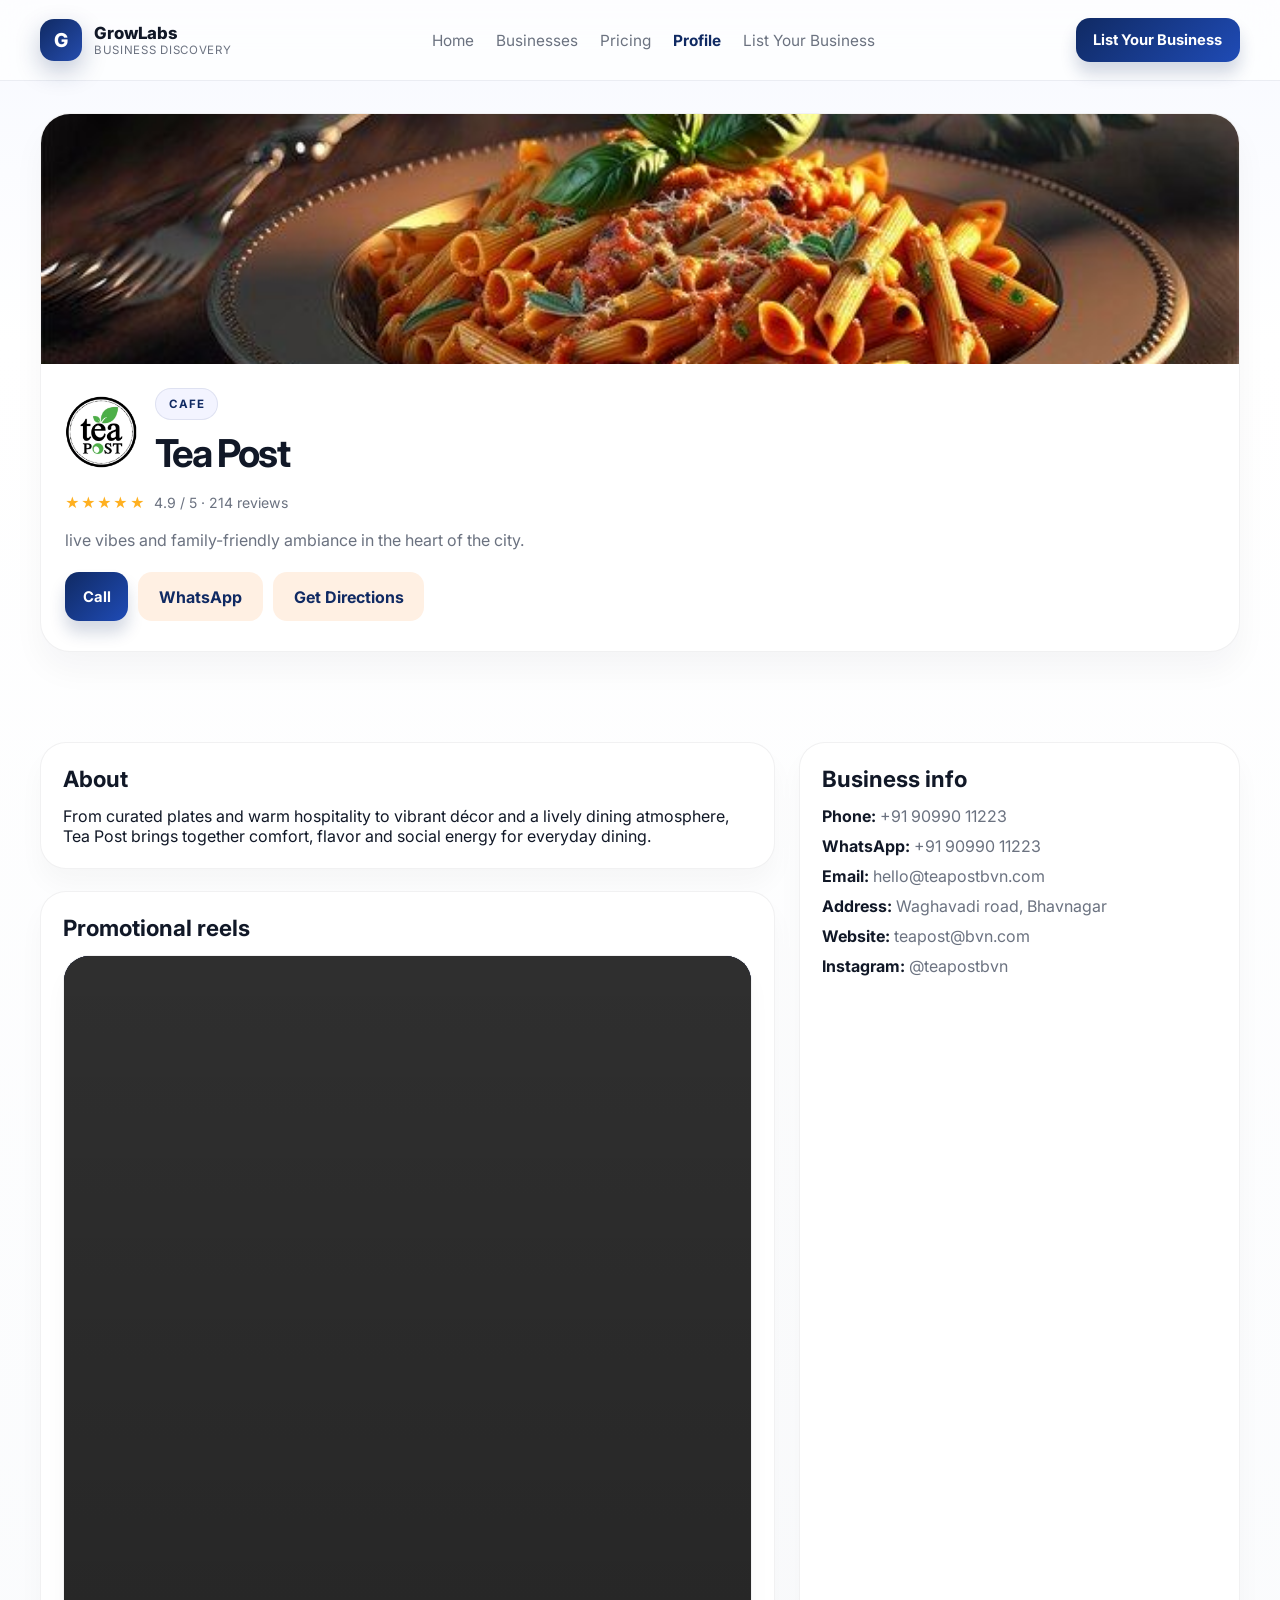
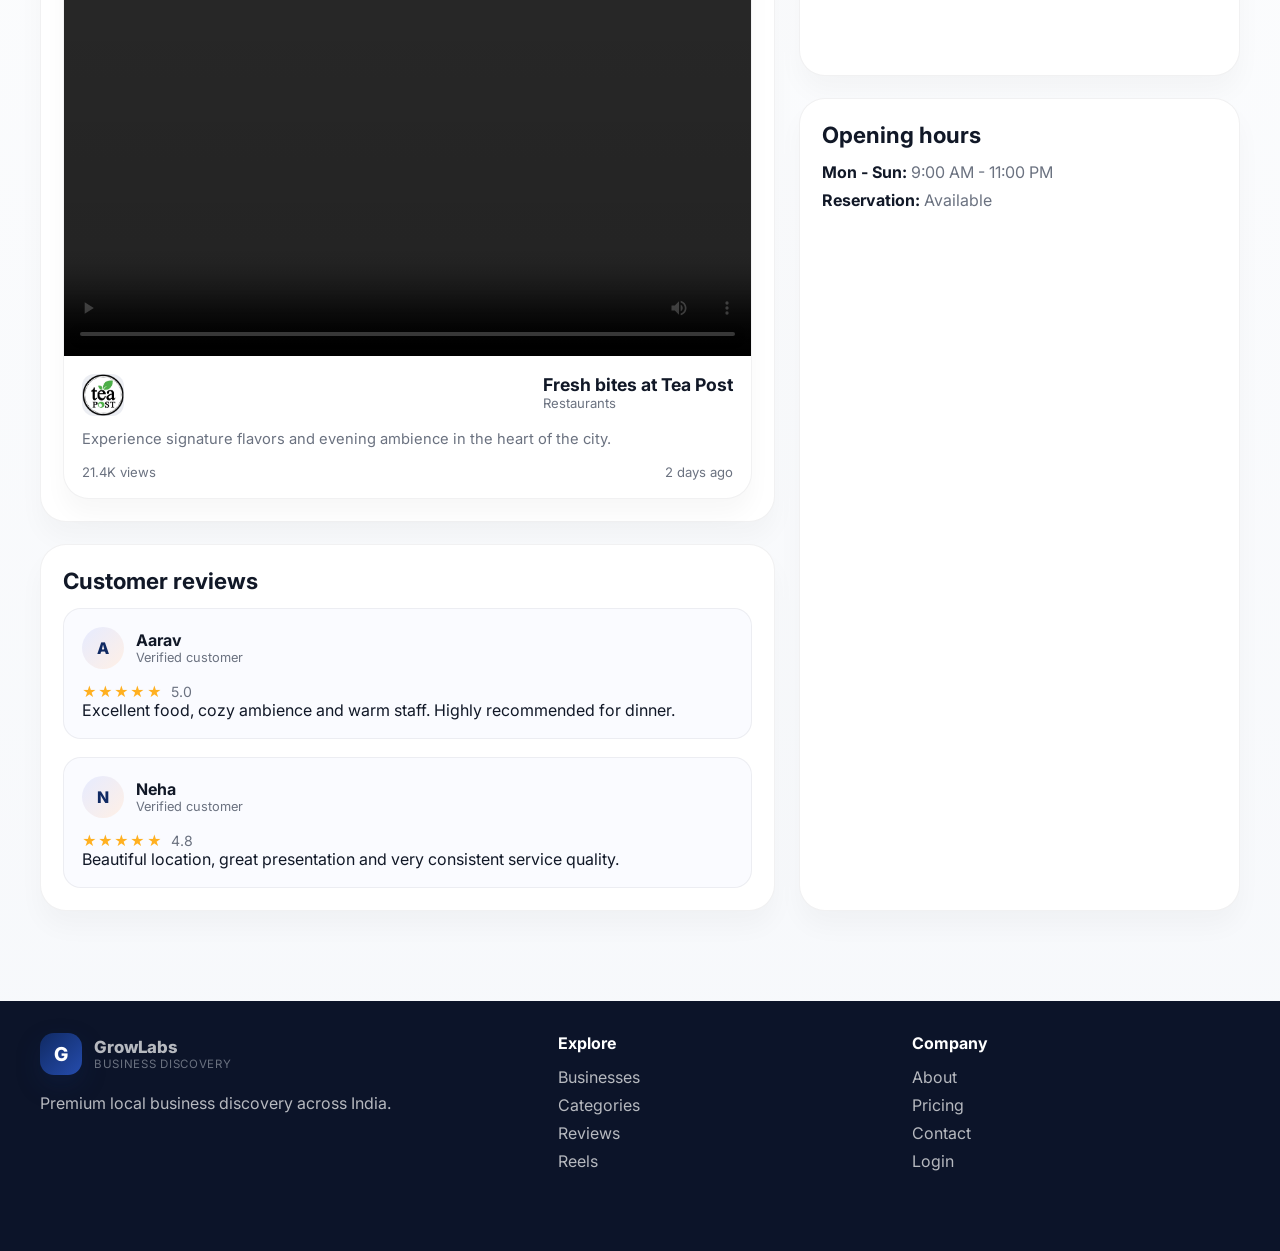
==== commit 5b32115b: "last changes codes by jay" ====
--- a/business-profile.html
+++ b/business-profile.html
@@ -49,7 +49,7 @@
               <span class="star-fill">★★★★★</span>
               <span>4.9 / 5 · 214 reviews</span>
             </div>
-            <p>Modern Gujarati dining with creative plates, live vibes and family-friendly ambiance in the heart of the city.</p>
+            <p>live vibes and family-friendly ambiance in the heart of the city.</p>
             <div class="inline-actions">
               <button class="primary-btn small">Call</button>
               <button class="secondary-btn">WhatsApp</button>
@@ -79,7 +79,7 @@
                   </div>
                   <div class="reel-content">
                     <div class="reel-header">
-                      <div class="reel-logo">S</div>
+                      <div class="reel-logo"><img src="logo.png" alt="Tea Post Logo" /></div>
                       <div>
                         <div class="reel-title">Fresh bites at Tea Post</div>
                         <div class="reel-meta">Restaurants</div>
@@ -130,17 +130,18 @@
               <ul class="info-list">
                 <li><strong>Phone:</strong> +91 90990 11223</li>
                 <li><strong>WhatsApp:</strong> +91 90990 11223</li>
-                <li><strong>Email:</strong> hello@saffronbistro.com</li>
-                <li><strong>Address:</strong> Ghogha Circle, Bhavnagar</li>
-                <li><strong>Website:</strong> saffronbistro.example</li>
-                <li><strong>Instagram:</strong> @saffronbistro</li>
+                <li><strong>Email:</strong> hello@teapostbvn.com</li>
+                <li><strong>Address:</strong> Waghavadi road, Bhavnagar</li>
+                <li><strong>Website:</strong> teapost@bvn.com</li>
+                <li><strong>Instagram:</strong> @teapostbvn
+              </li>
               </ul>
             </div>
 
             <div class="profile-card">
               <h3>Opening hours</h3>
               <ul class="info-list compact">
-                <li><strong>Mon - Sun:</strong> 12:00 PM - 11:00 PM</li>
+                <li><strong>Mon - Sun:</strong> 9:00 AM - 11:00 PM</li>
                 <li><strong>Reservation:</strong> Available</li>
               </ul>
             </div>
@@ -153,7 +154,7 @@
       <div class="container footer-inner">
         <div>
           <div class="brand-wrap footer-brand">
-            <div class="brand-mark">B</div>
+            <div class="brand-mark">G</div>
             <div class="brand-text">
               <span class="brand-name">GrowLabs</span>
               <span class="brand-tag">Business discovery</span>
